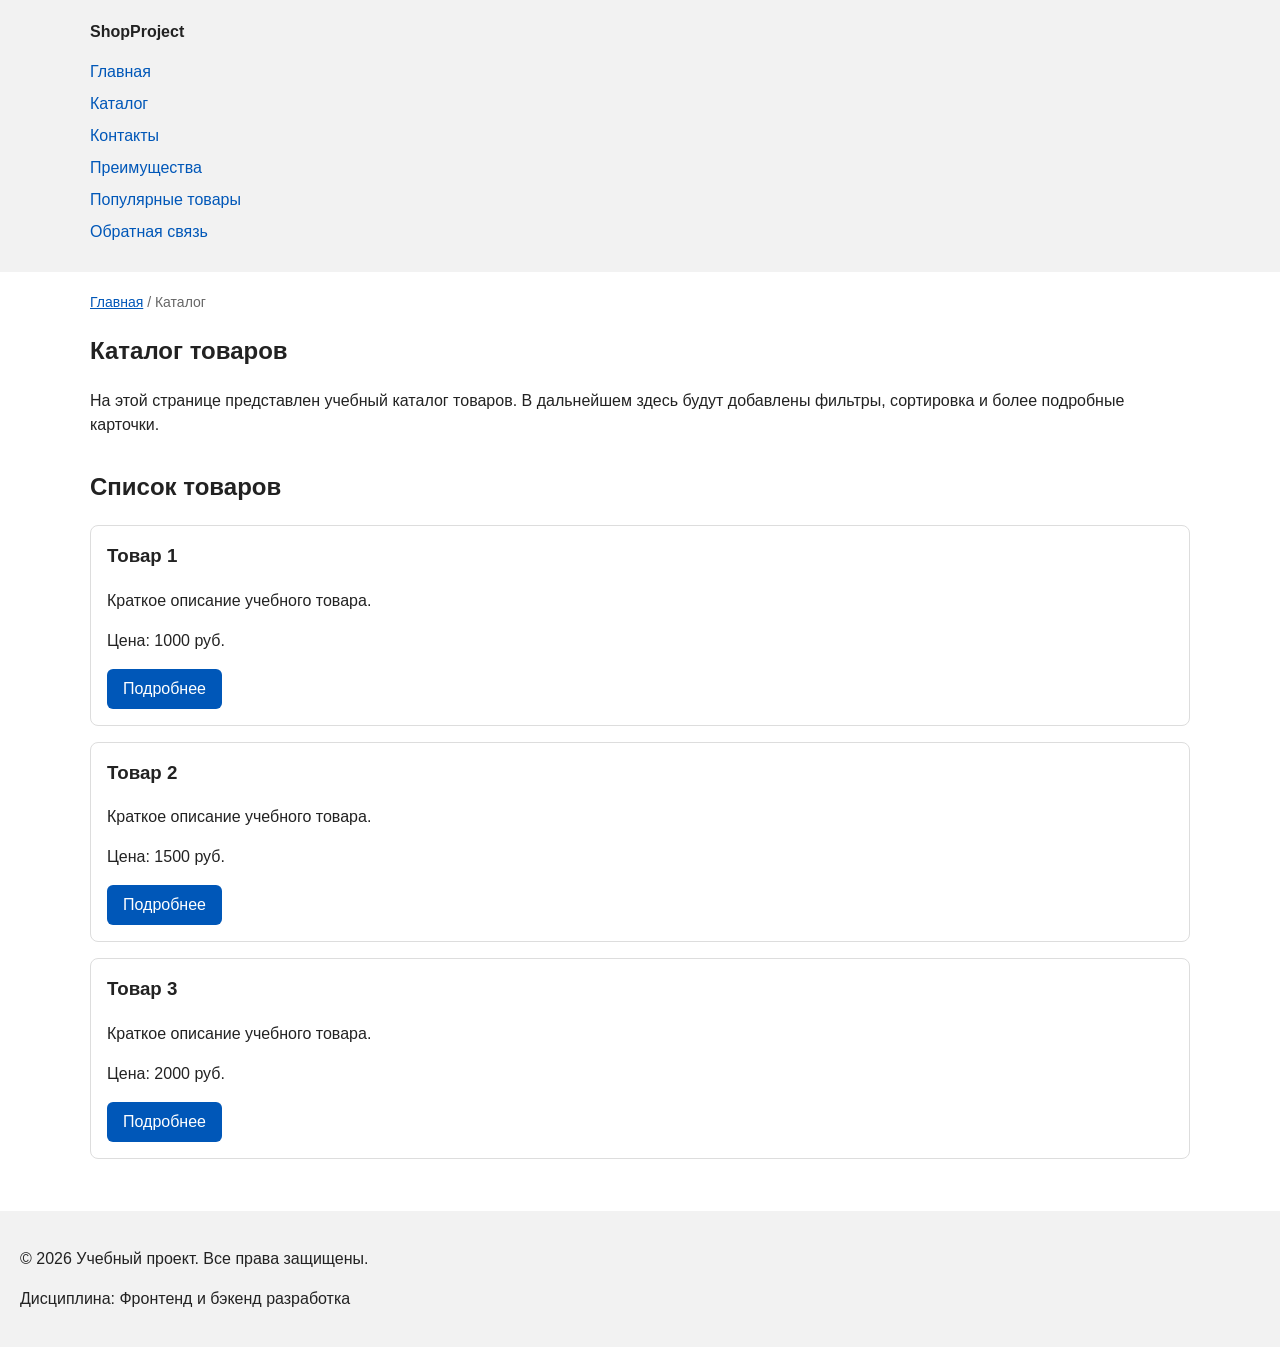
==== catalog.html @ ae3e622c "feat: add multi-page structure navigation abd anchors" ====
<!DOCTYPE html>
<html lang="ru">
<head>
    <meta property="og:type" content="website">
    <meta property="og:title" content="Учебный интернет-магазин">
    <meta property="og:description" content="Учебный frontend-проект интернет-магазина.">
    <meta property="og:image" content="https://VV00nder.github.io/kr1-html-css-shop/images/preview.jpg">

    <meta charset="UTF-8">
    <meta name="viewport" content="width=device-width, initial-scale=1.0">
    <meta name="description" content="Каталог товаров учебного интернет-магазина.">
    <title>Каталог товаров — Учебный интернет-магазин</title>
    <link rel="stylesheet" href="css/style.css">
</head>
<body>
    <header>
    <div class="site-header">
        <a class="site-logo" href="index.html">ShopProject</a>

        <nav class="site-nav" aria-label="Основная навигация">
        <ul class="site-nav__list">
            <li><a href="index.html">Главная</a></li>
            <li><a href="catalog.html">Каталог</a></li>
            <li><a href="contacts.html">Контакты</a></li>
            <li><a href="index.html#advantages">Преимущества</a></li>
            <li><a href="index.html#popular">Популярные товары</a></li>
            <li><a href="index.html#contacts">Обратная связь</a></li>
        </ul>
        </nav>
    </div>
    </header>

    <main>
    <nav class="breadcrumbs" aria-label="Хлебные крошки">
        <a href="index.html">Главная</a>
        <span>Каталог</span>
    </nav>

    <section class="section">
        <h1>Каталог товаров</h1>
        <p>
        На этой странице представлен учебный каталог товаров.
        В дальнейшем здесь будут добавлены фильтры, сортировка и более
        подробные карточки.
        </p>
    </section>

    <section class="section">
        <h2>Список товаров</h2>

        <article class="product-card">
        <h3>Товар 1</h3>
        <p>Краткое описание учебного товара.</p>
        <p>Цена: 1000 руб.</p>
        <a class="button" href="index.html#popular">Подробнее</a>
        </article>

        <article class="product-card">
        <h3>Товар 2</h3>
        <p>Краткое описание учебного товара.</p>
        <p>Цена: 1500 руб.</p>
        <a class="button" href="index.html#popular">Подробнее</a>
        </article>

        <article class="product-card">
        <h3>Товар 3</h3>
        <p>Краткое описание учебного товара.</p>
        <p>Цена: 2000 руб.</p>
        <a class="button" href="index.html#popular">Подробнее</a>
        </article>
    </section>
</main>

<footer>
    <p>&copy; 2026 Учебный проект. Все права защищены.</p>
    <p>Дисциплина: Фронтенд и бэкенд разработка</p>
</footer>
</body>
</html>
---- css/style.css ----
/* ===============================
    1. Переменные проекта
   =============================== */

:root {
  /* Основные цвета проекта */
  --color-bg: #ffffff;
  --color-text: #222222;
  --color-muted: #666666;
  --color-primary: #0057b8;
  --color-primary-dark: #003f86;
  --color-border: #dddddd;
  --color-surface: #f7f7f7;
  --color-surface-accent: #eef5ff;
  --color-danger: #b00020;
  --color-success: #168a2f;
  --color-success-bg: #eefaf0;
  --color-white: #ffffff;

  /* Отступы */
  --space-xs: 4px;
  --space-sm: 8px;
  --space-md: 16px;
  --space-lg: 24px;
  --space-xl: 32px;

  /* Скругления */
  --radius-sm: 6px;
  --radius-md: 8px;
  --radius-lg: 12px;

  /* Размеры */
  --container-width: 1100px;
}
/* ===============================
  3. Общие элементы интерфейса
   =============================== */

a {
  color: var(--color-primary);
}

a:hover {
  color: var(--color-primary-dark);
}

a:focus-visible {
  outline: 2px solid var(--color-primary);
  outline-offset: 3px;
}
/* ===============================
    4. Компоненты страницы
   =============================== */

.hero {
  max-width: var(--container-width);
  margin: 0 auto var(--space-xl);
  padding: var(--space-xl) var(--space-lg);
  background-color: var(--color-surface-accent);
  border-radius: var(--radius-lg);
}

.section {
  max-width: var(--container-width);
  margin: 0 auto var(--space-xl);
}

.section h2 {
  margin-top: 0;
}


/* 
  Универсальное правило для всех элементов.
  border-box делает расчёт размеров более понятным:
  width включает content, padding и border.
*/
* {
  box-sizing: border-box;
}

/*
  Убираем стандартный внешний отступ браузера у body.
  Без этого вокруг страницы может появиться белая рамка.
*/
/* ===============================
    2. Базовые стили
   =============================== */

* {
  box-sizing: border-box;
}

body {
  margin: 0;
  font-family: Arial, sans-serif;
  line-height: 1.5;
  color: var(--color-text);
  background-color: var(--color-bg);
}


/*
  Задаём внутренние отступы для основных областей страницы.
  Это делает содержимое визуально отделённым от краёв окна браузера.
*/
header,
main,
footer {
  padding: var(--space-lg);
}


/*
  Оформляем шапку страницы.
  Пока используется простой светло-серый фон.
*/
header {
  background-color: var(--color-surface);
}


/*
  Оформляем подвал страницы тем же фоном,
  чтобы визуально отделить его от основного содержимого.
*/
footer {
  background-color: var(--color-surface);
}


/*
  Ограничиваем ширину содержимого шапки,
  чтобы оно не растягивалось слишком сильно на широких экранах.
*/

.site-header {
  max-width: 1100px;
  margin: 0 auto;
}

/*
  Оформляем текстовый логотип.
*/
.site-logo {
  font-weight: bold;
  text-decoration: none;
  color: #222222;
}

/*
  Убираем стандартные отступы и маркеры списка навигации.
*/
.site-nav__list {
  padding: 0;
  margin: 16px 0 0;
  list-style: none;
}

/*
  Добавляем расстояние между пунктами меню.
*/
.site-nav__list li {
  margin-bottom: 8px;
}

/*
  Оформляем ссылки меню.
*/
.site-nav__list a {
  color: #0057b8;
  text-decoration: none;
}

/*
  При наведении мыши подчёркиваем ссылку.
  Подробно состояния интерфейса будут рассмотрены в практической работе 1.7.
*/
.site-nav__list a:hover {
  text-decoration: underline;
}


/*
  Карточка товара — самостоятельный блок.
  На следующих занятиях карточки будут доработаны и выстроены в сетку.
*/
.product-card {
  margin-bottom: var(--space-md);
  padding: var(--space-md);
  border: 1px solid var(--color-border);
  border-radius: var(--radius-md);
  background-color: var(--color-bg);
}

.product-card:hover {
  border-color: var(--color-primary);
}

.product-card h3 {
  margin-top: 0;
}

/*
  Пока это обычная ссылка, но визуально она оформляется как кнопка.
*/
.button {
  display: inline-block;
  padding: var(--space-sm) var(--space-md);
  color: var(--color-white);
  background-color: var(--color-primary);
  text-decoration: none;
  border: none;
  border-radius: var(--radius-sm);
  cursor: pointer;
}

.button:hover {
  background-color: var(--color-primary-dark);
}

.button:focus-visible {
  outline: 2px solid var(--color-primary);
  outline-offset: 3px;
}

.button:disabled {
  opacity: 0.6;
  cursor: not-allowed;
}


/*
  Дополнительный информационный блок.
*/
.aside-info {
  max-width: var(--container-width);
  margin: 0 auto var(--space-xl);
  padding: var(--space-md);
  border-left: 4px solid var(--color-primary);
  background-color: var(--color-surface);
}


body {
  margin: 0;
  font-family: Arial, sans-serif;
  line-height: 1.5;
}

header,
main,
footer {
  padding: 20px;
}

header {
  background-color: #f2f2f2;
}

footer {
  background-color: #f2f2f2;
}
section {
  margin-bottom: 24px;
}

section h2 {
  margin-top: 0;
}

/*
  Модальное окно.
  Элемент dialog сам умеет открываться поверх страницы.
*/
/* ===============================
   5. Форма и модальное окно
   =============================== */

.order-dialog {
  width: min(100% - 32px, 560px);
  padding: var(--space-lg);
  border: none;
  border-radius: var(--radius-lg);
}

.order-dialog::backdrop {
  background-color: rgba(0, 0, 0, 0.5);
}

.form-field {
  margin-bottom: var(--space-md);
}

.form-field label {
  display: block;
  margin-bottom: var(--space-xs);
}

.form-field input,
.form-field select,
.form-field textarea {
  width: 100%;
  padding: 10px 12px;
  border: 1px solid var(--color-border);
  border-radius: var(--radius-sm);
  font: inherit;
}

.form-field input[type="checkbox"] {
  width: auto;
}

.form-field small {
  display: block;
  margin-top: var(--space-xs);
  color: var(--color-muted);
}

.form-field input:hover,
.form-field select:hover,
.form-field textarea:hover {
  border-color: var(--color-primary);
}

.form-field input:focus-visible,
.form-field select:focus-visible,
.form-field textarea:focus-visible,
.form-actions button:focus-visible {
  outline: 2px solid var(--color-primary);
  outline-offset: 3px;
}

[aria-invalid="true"] {
  border-color: var(--color-danger);
}

.success-message {
  max-width: var(--container-width);
  margin: var(--space-lg) auto;
  padding: var(--space-md);
  border-left: 4px solid var(--color-success);
  background-color: var(--color-success-bg);
}

/*----------Стили "хлебных крошек"------------*/
.breadcrumbs {
  max-width: var(--container-width);
  margin: 0 auto var(--space-md);
  font-size: 14px;
  color: var(--color-muted);
}

.breadcrumbs a {
  color: var(--color-primary);
}

.breadcrumbs span::before {
  content: " / ";
  color: var(--color-muted);
}
/*--------------Плавный переход к якорям----------------*/

html {
  scroll-behavior: smooth;
}
/*--------Подсветка якоря-----------*/

:target {
  outline: 2px dashed var(--color-primary);
  outline-offset: 4px;
}

/*------------------------------------*/
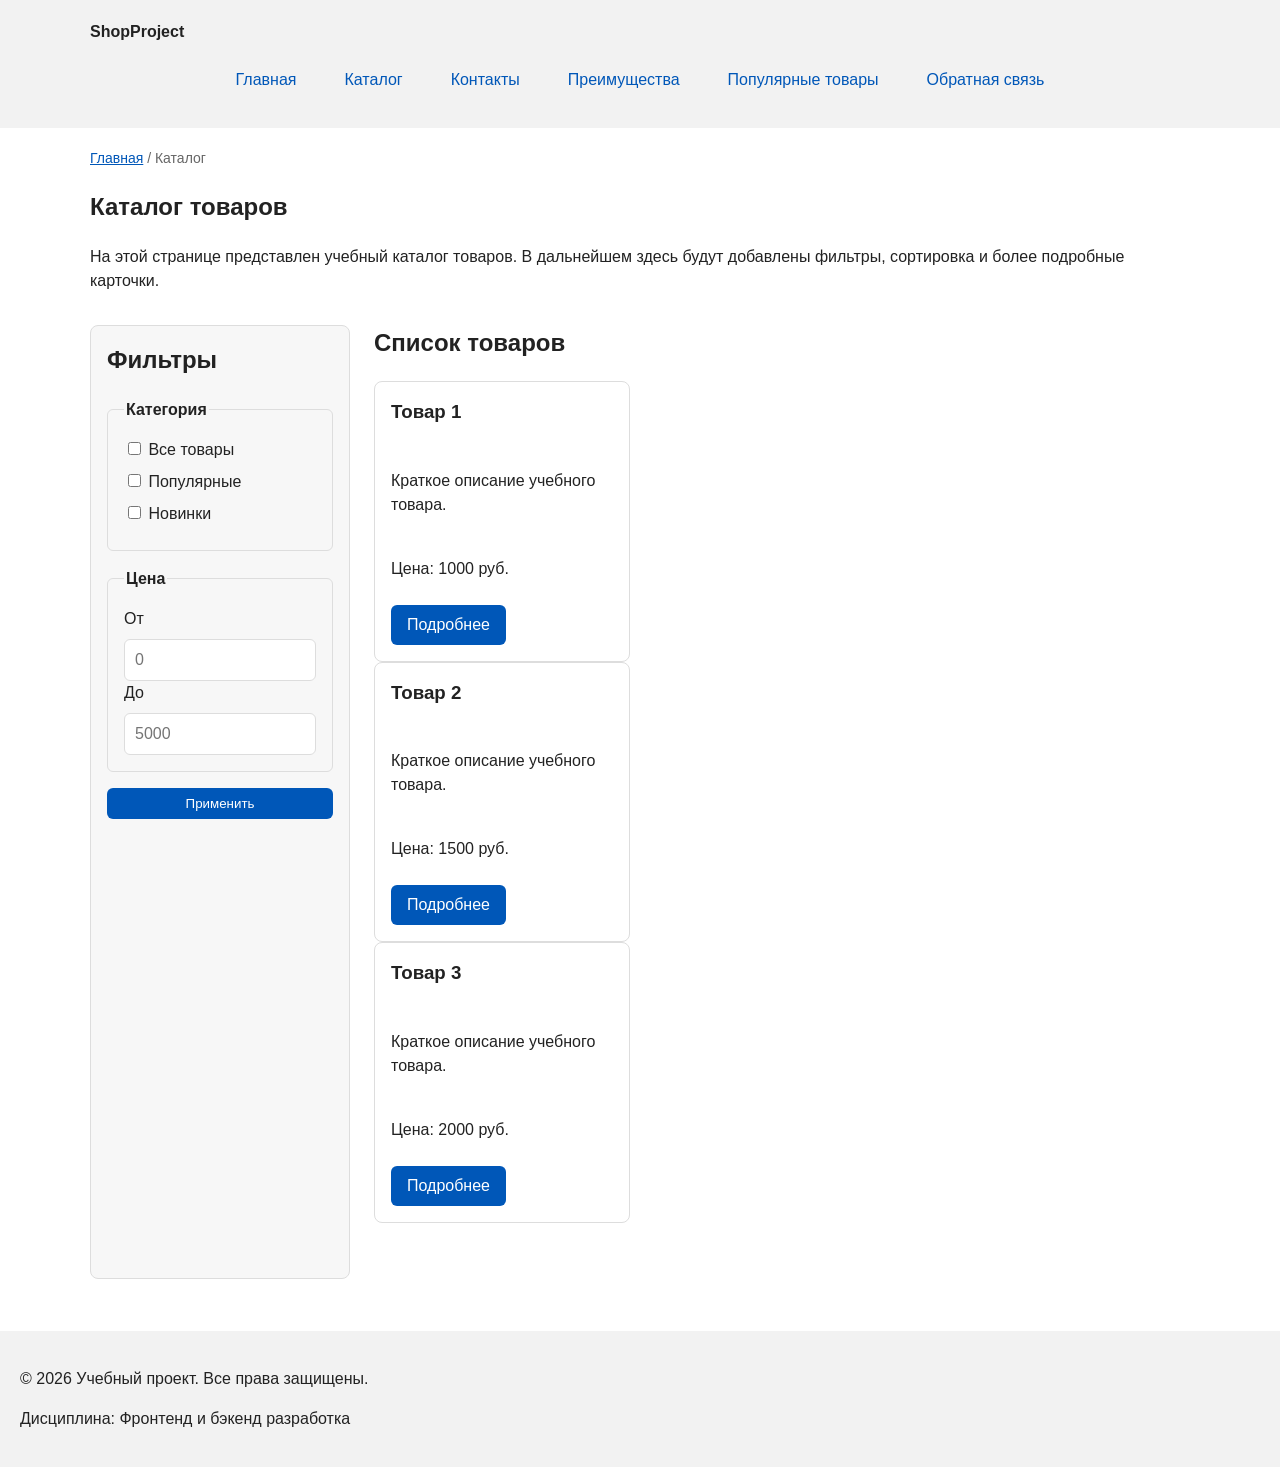
==== commit 230f34a7: "feat: add flex navigation and grid catalog layout" ====
--- a/catalog.html
+++ b/catalog.html
@@ -44,9 +44,49 @@
         подробные карточки.
         </p>
     </section>
+    <section class="catalog-layout">
+  <aside class="catalog-filters">
+    <h2>Фильтры</h2>
 
-    <section class="section">
-        <h2>Список товаров</h2>
+    <form class="filters-form" action="#" method="get">
+      <fieldset>
+        <legend>Категория</legend>
+
+        <label>
+          <input type="checkbox" name="category" value="all">
+          Все товары
+        </label>
+
+        <label>
+          <input type="checkbox" name="category" value="popular">
+          Популярные
+        </label>
+
+        <label>
+          <input type="checkbox" name="category" value="new">
+          Новинки
+        </label>
+      </fieldset>
+
+      <fieldset>
+        <legend>Цена</legend>
+
+        <label for="price-from">От</label>
+        <input id="price-from" name="price-from" type="number" min="0" placeholder="0">
+
+        <label for="price-to">До</label>
+        <input id="price-to" name="price-to" type="number" min="0" placeholder="5000">
+      </fieldset>
+
+      <button class="button" type="submit">Применить</button>
+    </form>
+  </aside>
+
+  <section class="catalog-products">
+    <h2>Список товаров</h2>
+
+    <div class="products-grid">
+      <section class="section">
 
         <article class="product-card">
         <h3>Товар 1</h3>
@@ -69,6 +109,10 @@
         <a class="button" href="index.html#popular">Подробнее</a>
         </article>
     </section>
+    </div>
+  </section>
+</section>
+
 </main>
 
 <footer>
--- a/css/style.css
+++ b/css/style.css
@@ -152,10 +152,16 @@
   Убираем стандартные отступы и маркеры списка навигации.
 */
 .site-nav__list {
+  display: flex;
+  flex-wrap: wrap;
+  justify-content: center;
+  align-items: center;
+  gap: var(--space-md);
   padding: 0;
-  margin: 16px 0 0;
+  margin: var(--space-md) 0 0;
   list-style: none;
 }
+
 
 /*
   Добавляем расстояние между пунктами меню.
@@ -168,17 +174,23 @@
   Оформляем ссылки меню.
 */
 .site-nav__list a {
-  color: #0057b8;
+  display: inline-block;
+  padding: var(--space-sm) var(--space-md);
+  color: var(--color-primary);
   text-decoration: none;
-}
+  border-radius: var(--radius-sm);
+}
+
 
 /*
   При наведении мыши подчёркиваем ссылку.
   Подробно состояния интерфейса будут рассмотрены в практической работе 1.7.
 */
 .site-nav__list a:hover {
-  text-decoration: underline;
-}
+  color: var(--color-white);
+  background-color: var(--color-primary);
+}
+
 
 
 /*
@@ -186,12 +198,21 @@
   На следующих занятиях карточки будут доработаны и выстроены в сетку.
 */
 .product-card {
-  margin-bottom: var(--space-md);
+  display: flex;
+  flex-direction: column;
+  gap: var(--space-sm);
+  margin-bottom: 0;
   padding: var(--space-md);
   border: 1px solid var(--color-border);
   border-radius: var(--radius-md);
   background-color: var(--color-bg);
 }
+
+.product-card .button {
+  margin-top: auto;
+  align-self: flex-start;
+}
+
 
 .product-card:hover {
   border-color: var(--color-primary);
@@ -371,4 +392,60 @@
   outline-offset: 4px;
 }
 
-/*------------------------------------*/+/*------------------------------------*/
+
+.products-grid {
+  display: grid;
+  grid-template-columns: repeat(3, 1fr);
+  gap: var(--space-lg);
+}
+
+.catalog-layout {
+  max-width: var(--container-width);
+  margin: 0 auto var(--space-xl);
+  display: grid;
+  grid-template-columns: 260px 1fr;
+  grid-template-areas: "filters products";
+  gap: var(--space-lg);
+}
+
+.catalog-filters {
+  grid-area: filters;
+  padding: var(--space-md);
+  border: 1px solid var(--color-border);
+  border-radius: var(--radius-md);
+  background-color: var(--color-surface);
+}
+
+.catalog-products {
+  grid-area: products;
+}
+
+.filters-form {
+  display: grid;
+  gap: var(--space-md);
+}
+
+.filters-form fieldset {
+  margin: 0;
+  padding: var(--space-md);
+  border: 1px solid var(--color-border);
+  border-radius: var(--radius-sm);
+}
+
+.filters-form legend {
+  font-weight: 700;
+}
+
+.filters-form label {
+  display: block;
+  margin-bottom: var(--space-sm);
+}
+
+.filters-form input[type="number"] {
+  width: 100%;
+  padding: 8px 10px;
+  border: 1px solid var(--color-border);
+  border-radius: var(--radius-sm);
+  font: inherit;
+}
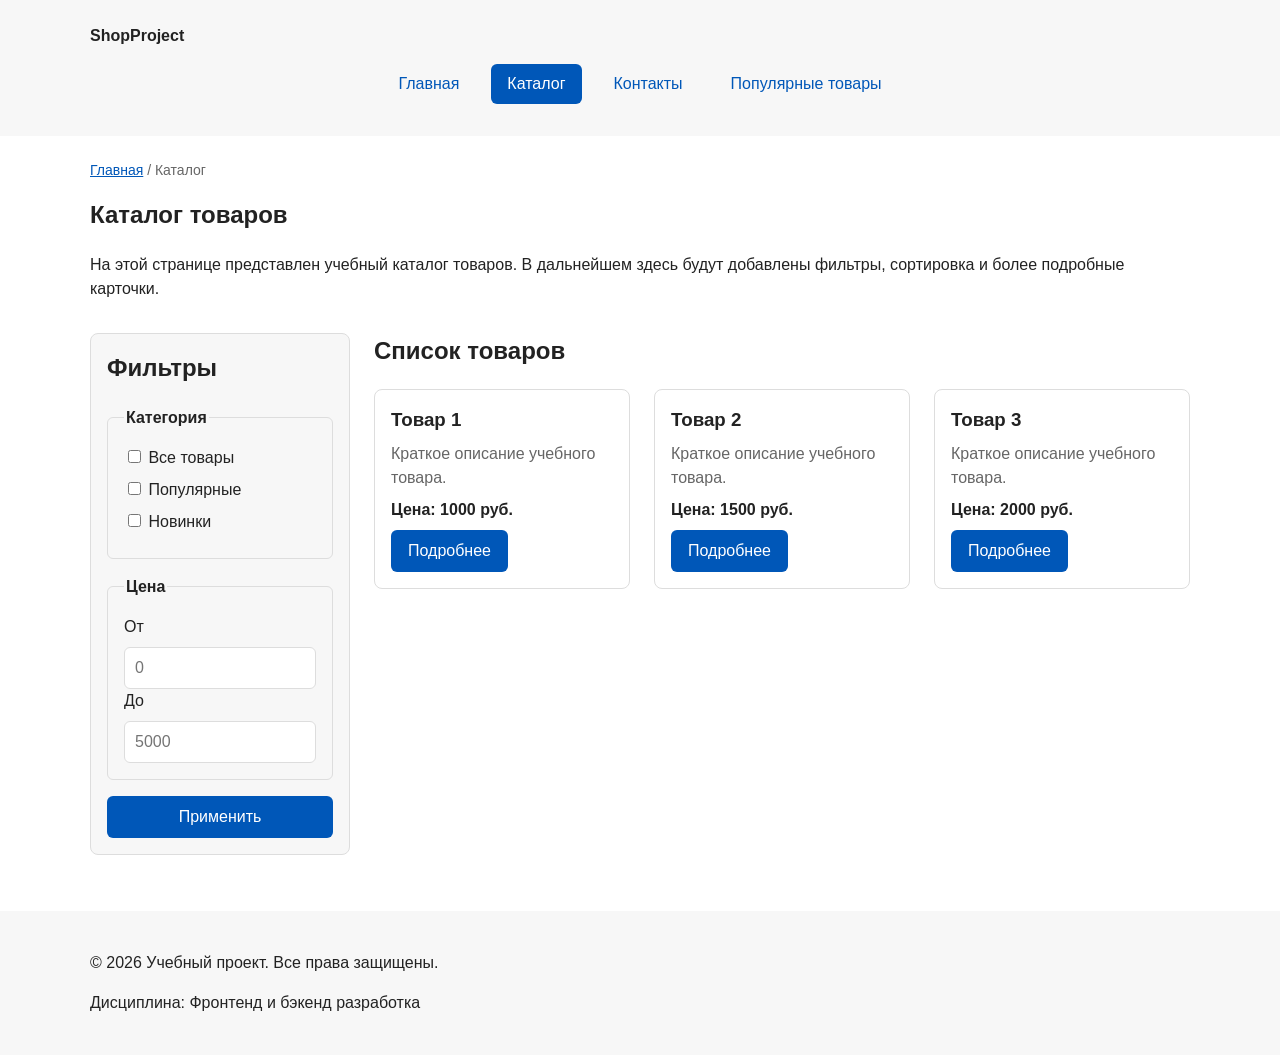
==== commit 408a21d6: "refactor: apply BEM naming to CSS classes" ====
--- a/catalog.html
+++ b/catalog.html
@@ -1,123 +1,130 @@
 <!DOCTYPE html>
 <html lang="ru">
 <head>
-    <meta property="og:type" content="website">
-    <meta property="og:title" content="Учебный интернет-магазин">
-    <meta property="og:description" content="Учебный frontend-проект интернет-магазина.">
-    <meta property="og:image" content="https://VV00nder.github.io/kr1-html-css-shop/images/preview.jpg">
+  <meta charset="UTF-8">
+  <meta name="viewport" content="width=device-width, initial-scale=1.0">
+  <meta name="description" content="Каталог товаров учебного интернет-магазина.">
 
-    <meta charset="UTF-8">
-    <meta name="viewport" content="width=device-width, initial-scale=1.0">
-    <meta name="description" content="Каталог товаров учебного интернет-магазина.">
-    <title>Каталог товаров — Учебный интернет-магазин</title>
-    <link rel="stylesheet" href="css/style.css">
+  <meta property="og:type" content="website">
+  <meta property="og:title" content="Учебный интернет-магазин">
+  <meta property="og:description" content="Учебный frontend-проект интернет-магазина.">
+  <meta property="og:image" content="https://VV00nder.github.io/kr1-html-css-shop/images/preview.jpg">
+
+  <title>Каталог товаров — Учебный интернет-магазин</title>
+
+  <link rel="stylesheet" href="css/style.css">
 </head>
 <body>
-    <header>
-    <div class="site-header">
-        <a class="site-logo" href="index.html">ShopProject</a>
+  <header class="site-header">
+    <div class="site-header__inner">
+      <a class="site-header__logo" href="index.html">ShopProject</a>
 
-        <nav class="site-nav" aria-label="Основная навигация">
+      <nav class="site-nav" aria-label="Основная навигация">
         <ul class="site-nav__list">
-            <li><a href="index.html">Главная</a></li>
-            <li><a href="catalog.html">Каталог</a></li>
-            <li><a href="contacts.html">Контакты</a></li>
-            <li><a href="index.html#advantages">Преимущества</a></li>
-            <li><a href="index.html#popular">Популярные товары</a></li>
-            <li><a href="index.html#contacts">Обратная связь</a></li>
+          <li class="site-nav__item">
+            <a class="site-nav__link" href="index.html">Главная</a>
+          </li>
+          <li class="site-nav__item">
+            <a class="site-nav__link site-nav__link--active" href="catalog.html" aria-current="page">Каталог</a>
+          </li>
+          <li class="site-nav__item">
+            <a class="site-nav__link" href="contacts.html">Контакты</a>
+          </li>
+          <li class="site-nav__item">
+            <a class="site-nav__link" href="index.html#popular">Популярные товары</a>
+          </li>
         </ul>
-        </nav>
+      </nav>
     </div>
-    </header>
+  </header>
 
-    <main>
+  <main class="page">
     <nav class="breadcrumbs" aria-label="Хлебные крошки">
-        <a href="index.html">Главная</a>
-        <span>Каталог</span>
+      <a class="breadcrumbs__link" href="index.html">Главная</a>
+      <span class="breadcrumbs__current">Каталог</span>
     </nav>
 
     <section class="section">
-        <h1>Каталог товаров</h1>
-        <p>
+      <h1 class="section__title">Каталог товаров</h1>
+      <p>
         На этой странице представлен учебный каталог товаров.
         В дальнейшем здесь будут добавлены фильтры, сортировка и более
         подробные карточки.
-        </p>
+      </p>
     </section>
+
     <section class="catalog-layout">
-  <aside class="catalog-filters">
-    <h2>Фильтры</h2>
+      <aside class="catalog-filters catalog-layout__filters">
+        <h2 class="catalog-filters__title">Фильтры</h2>
 
-    <form class="filters-form" action="#" method="get">
-      <fieldset>
-        <legend>Категория</legend>
+        <form class="catalog-filters__form" action="#" method="get">
+          <fieldset class="catalog-filters__group">
+            <legend class="catalog-filters__legend">Категория</legend>
 
-        <label>
-          <input type="checkbox" name="category" value="all">
-          Все товары
-        </label>
+            <label class="catalog-filters__label">
+              <input type="checkbox" name="category" value="all">
+              Все товары
+            </label>
 
-        <label>
-          <input type="checkbox" name="category" value="popular">
-          Популярные
-        </label>
+            <label class="catalog-filters__label">
+              <input type="checkbox" name="category" value="popular">
+              Популярные
+            </label>
 
-        <label>
-          <input type="checkbox" name="category" value="new">
-          Новинки
-        </label>
-      </fieldset>
+            <label class="catalog-filters__label">
+              <input type="checkbox" name="category" value="new">
+              Новинки
+            </label>
+          </fieldset>
 
-      <fieldset>
-        <legend>Цена</legend>
+          <fieldset class="catalog-filters__group">
+            <legend class="catalog-filters__legend">Цена</legend>
 
-        <label for="price-from">От</label>
-        <input id="price-from" name="price-from" type="number" min="0" placeholder="0">
+            <label class="catalog-filters__label" for="price-from">От</label>
+            <input class="catalog-filters__input" id="price-from" name="price-from" type="number" min="0" placeholder="0">
 
-        <label for="price-to">До</label>
-        <input id="price-to" name="price-to" type="number" min="0" placeholder="5000">
-      </fieldset>
+            <label class="catalog-filters__label" for="price-to">До</label>
+            <input class="catalog-filters__input" id="price-to" name="price-to" type="number" min="0" placeholder="5000">
+          </fieldset>
 
-      <button class="button" type="submit">Применить</button>
-    </form>
-  </aside>
+          <button class="button button--primary" type="submit">Применить</button>
+        </form>
+      </aside>
 
-  <section class="catalog-products">
-    <h2>Список товаров</h2>
+      <section class="catalog-layout__products">
+        <h2 class="catalog-layout__title">Список товаров</h2>
 
-    <div class="products-grid">
-      <section class="section">
-
+        <div class="products-grid">
         <article class="product-card">
-        <h3>Товар 1</h3>
-        <p>Краткое описание учебного товара.</p>
-        <p>Цена: 1000 руб.</p>
-        <a class="button" href="index.html#popular">Подробнее</a>
+          <h3 class="product-card__title">Товар 1</h3>
+          <p class="product-card__description">Краткое описание учебного товара.</p>
+          <p class="product-card__price">Цена: 1000 руб.</p>
+          <a class="button button--primary product-card__button" href="index.html#popular">Подробнее</a>
         </article>
 
         <article class="product-card">
-        <h3>Товар 2</h3>
-        <p>Краткое описание учебного товара.</p>
-        <p>Цена: 1500 руб.</p>
-        <a class="button" href="index.html#popular">Подробнее</a>
+          <h3 class="product-card__title">Товар 2</h3>
+          <p class="product-card__description">Краткое описание учебного товара.</p>
+          <p class="product-card__price">Цена: 1500 руб.</p>
+          <a class="button button--primary product-card__button" href="index.html#popular">Подробнее</a>
         </article>
 
         <article class="product-card">
-        <h3>Товар 3</h3>
-        <p>Краткое описание учебного товара.</p>
-        <p>Цена: 2000 руб.</p>
-        <a class="button" href="index.html#popular">Подробнее</a>
+          <h3 class="product-card__title">Товар 3</h3>
+          <p class="product-card__description">Краткое описание учебного товара.</p>
+          <p class="product-card__price">Цена: 2000 руб.</p>
+          <a class="button button--primary product-card__button" href="index.html#popular">Подробнее</a>
         </article>
+        </div>
+      </section>
     </section>
+  </main>
+
+  <footer class="site-footer">
+    <div class="site-footer__inner">
+      <p class="site-footer__text">&copy; 2026 Учебный проект. Все права защищены.</p>
+      <p class="site-footer__text">Дисциплина: Фронтенд и бэкенд разработка</p>
     </div>
-  </section>
-</section>
-
-</main>
-
-<footer>
-    <p>&copy; 2026 Учебный проект. Все права защищены.</p>
-    <p>Дисциплина: Фронтенд и бэкенд разработка</p>
-</footer>
+  </footer>
 </body>
 </html>
--- a/css/style.css
+++ b/css/style.css
@@ -1,9 +1,22 @@
-/* ===============================
-    1. Переменные проекта
-   =============================== */
+/* ==========================================================================
+   Оглавление
+   1. Переменные проекта (дизайн-токены)
+   2. Базовые стили
+   3. Каркас страницы: page, site-header, site-nav, site-footer, breadcrumbs
+   4. Компоненты: button, hero, section, info-list, info-note
+   5. Компоненты: products-grid, product-card
+   6. Компоненты: catalog-layout, catalog-filters
+   7. Компоненты: order-dialog, order-form, success-message
+   8. Состояния и утилиты
+   ========================================================================== */
+
+
+/* ==========================================================================
+   1. Переменные проекта
+   ========================================================================== */
 
 :root {
-  /* Основные цвета проекта */
+  /* Цвета */
   --color-bg: #ffffff;
   --color-text: #222222;
   --color-muted: #666666;
@@ -16,6 +29,7 @@
   --color-success: #168a2f;
   --color-success-bg: #eefaf0;
   --color-white: #ffffff;
+  --color-overlay: rgba(0, 0, 0, 0.5);
 
   /* Отступы */
   --space-xs: 4px;
@@ -32,63 +46,18 @@
   /* Размеры */
   --container-width: 1100px;
 }
-/* ===============================
-  3. Общие элементы интерфейса
-   =============================== */
-
-a {
-  color: var(--color-primary);
-}
-
-a:hover {
-  color: var(--color-primary-dark);
-}
-
-a:focus-visible {
-  outline: 2px solid var(--color-primary);
-  outline-offset: 3px;
-}
-/* ===============================
-    4. Компоненты страницы
-   =============================== */
-
-.hero {
-  max-width: var(--container-width);
-  margin: 0 auto var(--space-xl);
-  padding: var(--space-xl) var(--space-lg);
-  background-color: var(--color-surface-accent);
-  border-radius: var(--radius-lg);
-}
-
-.section {
-  max-width: var(--container-width);
-  margin: 0 auto var(--space-xl);
-}
-
-.section h2 {
-  margin-top: 0;
-}
-
-
-/* 
-  Универсальное правило для всех элементов.
-  border-box делает расчёт размеров более понятным:
-  width включает content, padding и border.
-*/
+
+
+/* ==========================================================================
+   2. Базовые стили
+   ========================================================================== */
+
 * {
   box-sizing: border-box;
 }
 
-/*
-  Убираем стандартный внешний отступ браузера у body.
-  Без этого вокруг страницы может появиться белая рамка.
-*/
-/* ===============================
-    2. Базовые стили
-   =============================== */
-
-* {
-  box-sizing: border-box;
+html {
+  scroll-behavior: smooth;
 }
 
 body {
@@ -99,58 +68,51 @@
   background-color: var(--color-bg);
 }
 
-
-/*
-  Задаём внутренние отступы для основных областей страницы.
-  Это делает содержимое визуально отделённым от краёв окна браузера.
-*/
-header,
-main,
-footer {
+a {
+  color: var(--color-primary);
+}
+
+a:hover {
+  color: var(--color-primary-dark);
+}
+
+a:focus-visible {
+  outline: 2px solid var(--color-primary);
+  outline-offset: 3px;
+}
+
+
+/* ==========================================================================
+   3. Каркас страницы
+   ========================================================================== */
+
+/* --- page: основная область страницы (<main>) --- */
+
+.page {
   padding: var(--space-lg);
 }
 
-
-/*
-  Оформляем шапку страницы.
-  Пока используется простой светло-серый фон.
-*/
-header {
+/* --- site-header: шапка сайта --- */
+
+.site-header {
+  padding: var(--space-lg);
   background-color: var(--color-surface);
 }
 
-
-/*
-  Оформляем подвал страницы тем же фоном,
-  чтобы визуально отделить его от основного содержимого.
-*/
-footer {
-  background-color: var(--color-surface);
-}
-
-
-/*
-  Ограничиваем ширину содержимого шапки,
-  чтобы оно не растягивалось слишком сильно на широких экранах.
-*/
-
-.site-header {
-  max-width: 1100px;
+.site-header__inner {
+  max-width: var(--container-width);
   margin: 0 auto;
 }
 
-/*
-  Оформляем текстовый логотип.
-*/
-.site-logo {
-  font-weight: bold;
+.site-header__logo {
+  font-weight: 700;
+  color: var(--color-text);
   text-decoration: none;
-  color: #222222;
-}
-
-/*
-  Убираем стандартные отступы и маркеры списка навигации.
-*/
+}
+
+/* --- site-nav: основная навигация ---
+   Корневой блок; внешний вид задают его элементы. */
+
 .site-nav__list {
   display: flex;
   flex-wrap: wrap;
@@ -162,18 +124,11 @@
   list-style: none;
 }
 
-
-/*
-  Добавляем расстояние между пунктами меню.
-*/
-.site-nav__list li {
-  margin-bottom: 8px;
-}
-
-/*
-  Оформляем ссылки меню.
-*/
-.site-nav__list a {
+.site-nav__item {
+  margin-bottom: var(--space-sm);
+}
+
+.site-nav__link {
   display: inline-block;
   padding: var(--space-sm) var(--space-md);
   color: var(--color-primary);
@@ -181,122 +136,291 @@
   border-radius: var(--radius-sm);
 }
 
-
-/*
-  При наведении мыши подчёркиваем ссылку.
-  Подробно состояния интерфейса будут рассмотрены в практической работе 1.7.
-*/
-.site-nav__list a:hover {
+.site-nav__link:hover,
+.site-nav__link--active,
+.site-nav__link--active:hover {
   color: var(--color-white);
   background-color: var(--color-primary);
 }
 
-
-
-/*
-  Карточка товара — самостоятельный блок.
-  На следующих занятиях карточки будут доработаны и выстроены в сетку.
-*/
+/* --- site-footer: подвал сайта --- */
+
+.site-footer {
+  padding: var(--space-lg);
+  background-color: var(--color-surface);
+}
+
+.site-footer__inner {
+  max-width: var(--container-width);
+  margin: 0 auto;
+}
+
+.site-footer__text {
+  margin: var(--space-md) 0;
+}
+
+/* --- breadcrumbs: хлебные крошки --- */
+
+.breadcrumbs {
+  max-width: var(--container-width);
+  margin: 0 auto var(--space-md);
+  font-size: 14px;
+  color: var(--color-muted);
+}
+
+.breadcrumbs__link {
+  color: var(--color-primary);
+}
+
+.breadcrumbs__current::before {
+  content: " / ";
+  color: var(--color-muted);
+}
+
+
+/* ==========================================================================
+   4. Компоненты: button, hero, section, info-list, info-note
+   ========================================================================== */
+
+/* --- button: кнопка и ссылка-кнопка --- */
+
+.button {
+  display: inline-block;
+  padding: var(--space-sm) var(--space-md);
+  border: 1px solid transparent;
+  border-radius: var(--radius-sm);
+  font: inherit;
+  text-decoration: none;
+  cursor: pointer;
+}
+
+.button:focus-visible {
+  outline: 2px solid var(--color-primary);
+  outline-offset: 3px;
+}
+
+/* Модификатор --disabled — для ссылок-кнопок, у которых нет атрибута disabled */
+.button:disabled,
+.button--disabled {
+  opacity: 0.6;
+  cursor: not-allowed;
+}
+
+.button--primary {
+  color: var(--color-white);
+  background-color: var(--color-primary);
+}
+
+/* color указан повторно: иначе его перебьёт глобальное правило a:hover */
+.button--primary:hover {
+  color: var(--color-white);
+  background-color: var(--color-primary-dark);
+}
+
+.button--secondary {
+  color: var(--color-primary);
+  background-color: transparent;
+  border-color: var(--color-primary);
+}
+
+.button--secondary:hover {
+  color: var(--color-white);
+  background-color: var(--color-primary);
+}
+
+/* --- hero: первый экран главной страницы --- */
+
+.hero {
+  max-width: var(--container-width);
+  margin: 0 auto var(--space-xl);
+  padding: var(--space-xl) var(--space-lg);
+  background-color: var(--color-surface-accent);
+  border-radius: var(--radius-lg);
+}
+
+.hero__title {
+  margin-top: 0;
+}
+
+.hero__text {
+  margin: 0 0 var(--space-md);
+}
+
+/* --- section: универсальный раздел страницы --- */
+
+.section {
+  max-width: var(--container-width);
+  margin: 0 auto var(--space-xl);
+}
+
+.section__title {
+  margin-top: 0;
+}
+
+/* --- info-list: маркированный список --- */
+
+.info-list {
+  margin: var(--space-md) 0;
+  padding-left: var(--space-xl);
+}
+
+.info-list__item {
+  margin-bottom: var(--space-xs);
+}
+
+/* --- info-note: дополнительный информационный блок --- */
+
+.info-note {
+  max-width: var(--container-width);
+  margin: 0 auto var(--space-xl);
+  padding: var(--space-md);
+  border-left: 4px solid var(--color-primary);
+  background-color: var(--color-surface);
+}
+
+.info-note__title {
+  margin-top: 0;
+}
+
+.info-note__text {
+  margin-bottom: 0;
+}
+
+
+/* ==========================================================================
+   5. Компоненты: products-grid, product-card
+   ========================================================================== */
+
+/* --- products-grid: сетка карточек (отвечает только за раскладку) --- */
+
+.products-grid {
+  display: grid;
+  grid-template-columns: repeat(3, 1fr);
+  gap: var(--space-lg);
+}
+
+/* --- product-card: карточка товара --- */
+
 .product-card {
   display: flex;
   flex-direction: column;
   gap: var(--space-sm);
-  margin-bottom: 0;
   padding: var(--space-md);
   border: 1px solid var(--color-border);
   border-radius: var(--radius-md);
   background-color: var(--color-bg);
 }
 
-.product-card .button {
+.product-card:hover,
+.product-card--featured {
+  border-color: var(--color-primary);
+}
+
+/* Модификатор для товара со скидкой (пока не используется в разметке) */
+.product-card--discount {
+  border-color: var(--color-danger);
+}
+
+.product-card__title {
+  margin: 0;
+  color: var(--color-text);
+}
+
+.product-card__description {
+  margin: 0;
+  color: var(--color-muted);
+}
+
+.product-card__price {
+  margin: 0;
+  font-weight: 700;
+}
+
+.product-card--discount .product-card__price {
+  color: var(--color-danger);
+}
+
+.product-card__button {
   margin-top: auto;
   align-self: flex-start;
 }
 
 
-.product-card:hover {
-  border-color: var(--color-primary);
-}
-
-.product-card h3 {
+/* ==========================================================================
+   6. Компоненты: catalog-layout, catalog-filters
+   ========================================================================== */
+
+/* --- catalog-layout: макет страницы каталога --- */
+
+.catalog-layout {
+  display: grid;
+  grid-template-columns: 260px 1fr;
+  grid-template-areas: "filters products";
+  gap: var(--space-lg);
+  max-width: var(--container-width);
+  margin: 0 auto var(--space-xl);
+}
+
+.catalog-layout__filters {
+  grid-area: filters;
+}
+
+.catalog-layout__products {
+  grid-area: products;
+}
+
+.catalog-layout__title {
   margin-top: 0;
 }
 
-/*
-  Пока это обычная ссылка, но визуально она оформляется как кнопка.
-*/
-.button {
-  display: inline-block;
-  padding: var(--space-sm) var(--space-md);
-  color: var(--color-white);
-  background-color: var(--color-primary);
-  text-decoration: none;
-  border: none;
+/* --- catalog-filters: боковая панель фильтров --- */
+
+.catalog-filters {
+  padding: var(--space-md);
+  border: 1px solid var(--color-border);
+  border-radius: var(--radius-md);
+  background-color: var(--color-surface);
+}
+
+.catalog-filters__title {
+  margin-top: 0;
+}
+
+.catalog-filters__form {
+  display: grid;
+  gap: var(--space-md);
+}
+
+.catalog-filters__group {
+  margin: 0;
+  padding: var(--space-md);
+  border: 1px solid var(--color-border);
   border-radius: var(--radius-sm);
-  cursor: pointer;
-}
-
-.button:hover {
-  background-color: var(--color-primary-dark);
-}
-
-.button:focus-visible {
-  outline: 2px solid var(--color-primary);
-  outline-offset: 3px;
-}
-
-.button:disabled {
-  opacity: 0.6;
-  cursor: not-allowed;
-}
-
-
-/*
-  Дополнительный информационный блок.
-*/
-.aside-info {
-  max-width: var(--container-width);
-  margin: 0 auto var(--space-xl);
-  padding: var(--space-md);
-  border-left: 4px solid var(--color-primary);
-  background-color: var(--color-surface);
-}
-
-
-body {
-  margin: 0;
-  font-family: Arial, sans-serif;
-  line-height: 1.5;
-}
-
-header,
-main,
-footer {
-  padding: 20px;
-}
-
-header {
-  background-color: #f2f2f2;
-}
-
-footer {
-  background-color: #f2f2f2;
-}
-section {
-  margin-bottom: 24px;
-}
-
-section h2 {
-  margin-top: 0;
-}
-
-/*
-  Модальное окно.
-  Элемент dialog сам умеет открываться поверх страницы.
-*/
-/* ===============================
-   5. Форма и модальное окно
-   =============================== */
+}
+
+.catalog-filters__legend {
+  font-weight: 700;
+}
+
+.catalog-filters__label {
+  display: block;
+  margin-bottom: var(--space-sm);
+}
+
+.catalog-filters__input {
+  width: 100%;
+  padding: var(--space-sm) 10px;
+  border: 1px solid var(--color-border);
+  border-radius: var(--radius-sm);
+  font: inherit;
+}
+
+
+/* ==========================================================================
+   7. Компоненты: order-dialog, order-form, success-message
+   ========================================================================== */
+
+/* --- order-dialog: модальное окно заявки --- */
 
 .order-dialog {
   width: min(100% - 32px, 560px);
@@ -306,21 +430,28 @@
 }
 
 .order-dialog::backdrop {
-  background-color: rgba(0, 0, 0, 0.5);
-}
-
-.form-field {
+  background-color: var(--color-overlay);
+}
+
+.order-dialog__title {
+  margin-top: 0;
+}
+
+/* --- order-form: форма заявки ---
+   Корневой блок; внешний вид задают его элементы. */
+
+.order-form__field {
   margin-bottom: var(--space-md);
 }
 
-.form-field label {
+.order-form__label {
   display: block;
   margin-bottom: var(--space-xs);
 }
 
-.form-field input,
-.form-field select,
-.form-field textarea {
+.order-form__input,
+.order-form__select,
+.order-form__textarea {
   width: 100%;
   padding: 10px 12px;
   border: 1px solid var(--color-border);
@@ -328,33 +459,43 @@
   font: inherit;
 }
 
-.form-field input[type="checkbox"] {
-  width: auto;
-}
-
-.form-field small {
+.order-form__input:hover,
+.order-form__select:hover,
+.order-form__textarea:hover {
+  border-color: var(--color-primary);
+}
+
+.order-form__input:focus-visible,
+.order-form__select:focus-visible,
+.order-form__textarea:focus-visible {
+  outline: 2px solid var(--color-primary);
+  outline-offset: 3px;
+}
+
+.order-form__checkbox {
+  margin: 0 var(--space-sm) 0 0;
+}
+
+.order-form__hint {
   display: block;
   margin-top: var(--space-xs);
   color: var(--color-muted);
 }
 
-.form-field input:hover,
-.form-field select:hover,
-.form-field textarea:hover {
-  border-color: var(--color-primary);
-}
-
-.form-field input:focus-visible,
-.form-field select:focus-visible,
-.form-field textarea:focus-visible,
-.form-actions button:focus-visible {
-  outline: 2px solid var(--color-primary);
-  outline-offset: 3px;
-}
-
-[aria-invalid="true"] {
+.order-form__actions {
+  display: flex;
+  gap: var(--space-md);
+  margin-top: var(--space-lg);
+}
+
+/* Состояние ошибки задаётся из JS атрибутом aria-invalid (см. js/main.js) */
+.order-form__input[aria-invalid="true"],
+.order-form__select[aria-invalid="true"],
+.order-form__textarea[aria-invalid="true"] {
   border-color: var(--color-danger);
 }
+
+/* --- success-message: сообщение об успешной отправке --- */
 
 .success-message {
   max-width: var(--container-width);
@@ -364,88 +505,13 @@
   background-color: var(--color-success-bg);
 }
 
-/*----------Стили "хлебных крошек"------------*/
-.breadcrumbs {
-  max-width: var(--container-width);
-  margin: 0 auto var(--space-md);
-  font-size: 14px;
-  color: var(--color-muted);
-}
-
-.breadcrumbs a {
-  color: var(--color-primary);
-}
-
-.breadcrumbs span::before {
-  content: " / ";
-  color: var(--color-muted);
-}
-/*--------------Плавный переход к якорям----------------*/
-
-html {
-  scroll-behavior: smooth;
-}
-/*--------Подсветка якоря-----------*/
-
+
+/* ==========================================================================
+   8. Состояния и утилиты
+   ========================================================================== */
+
+/* Подсветка якоря, на который перешли по ссылке */
 :target {
   outline: 2px dashed var(--color-primary);
   outline-offset: 4px;
 }
-
-/*------------------------------------*/
-
-.products-grid {
-  display: grid;
-  grid-template-columns: repeat(3, 1fr);
-  gap: var(--space-lg);
-}
-
-.catalog-layout {
-  max-width: var(--container-width);
-  margin: 0 auto var(--space-xl);
-  display: grid;
-  grid-template-columns: 260px 1fr;
-  grid-template-areas: "filters products";
-  gap: var(--space-lg);
-}
-
-.catalog-filters {
-  grid-area: filters;
-  padding: var(--space-md);
-  border: 1px solid var(--color-border);
-  border-radius: var(--radius-md);
-  background-color: var(--color-surface);
-}
-
-.catalog-products {
-  grid-area: products;
-}
-
-.filters-form {
-  display: grid;
-  gap: var(--space-md);
-}
-
-.filters-form fieldset {
-  margin: 0;
-  padding: var(--space-md);
-  border: 1px solid var(--color-border);
-  border-radius: var(--radius-sm);
-}
-
-.filters-form legend {
-  font-weight: 700;
-}
-
-.filters-form label {
-  display: block;
-  margin-bottom: var(--space-sm);
-}
-
-.filters-form input[type="number"] {
-  width: 100%;
-  padding: 8px 10px;
-  border: 1px solid var(--color-border);
-  border-radius: var(--radius-sm);
-  font: inherit;
-}
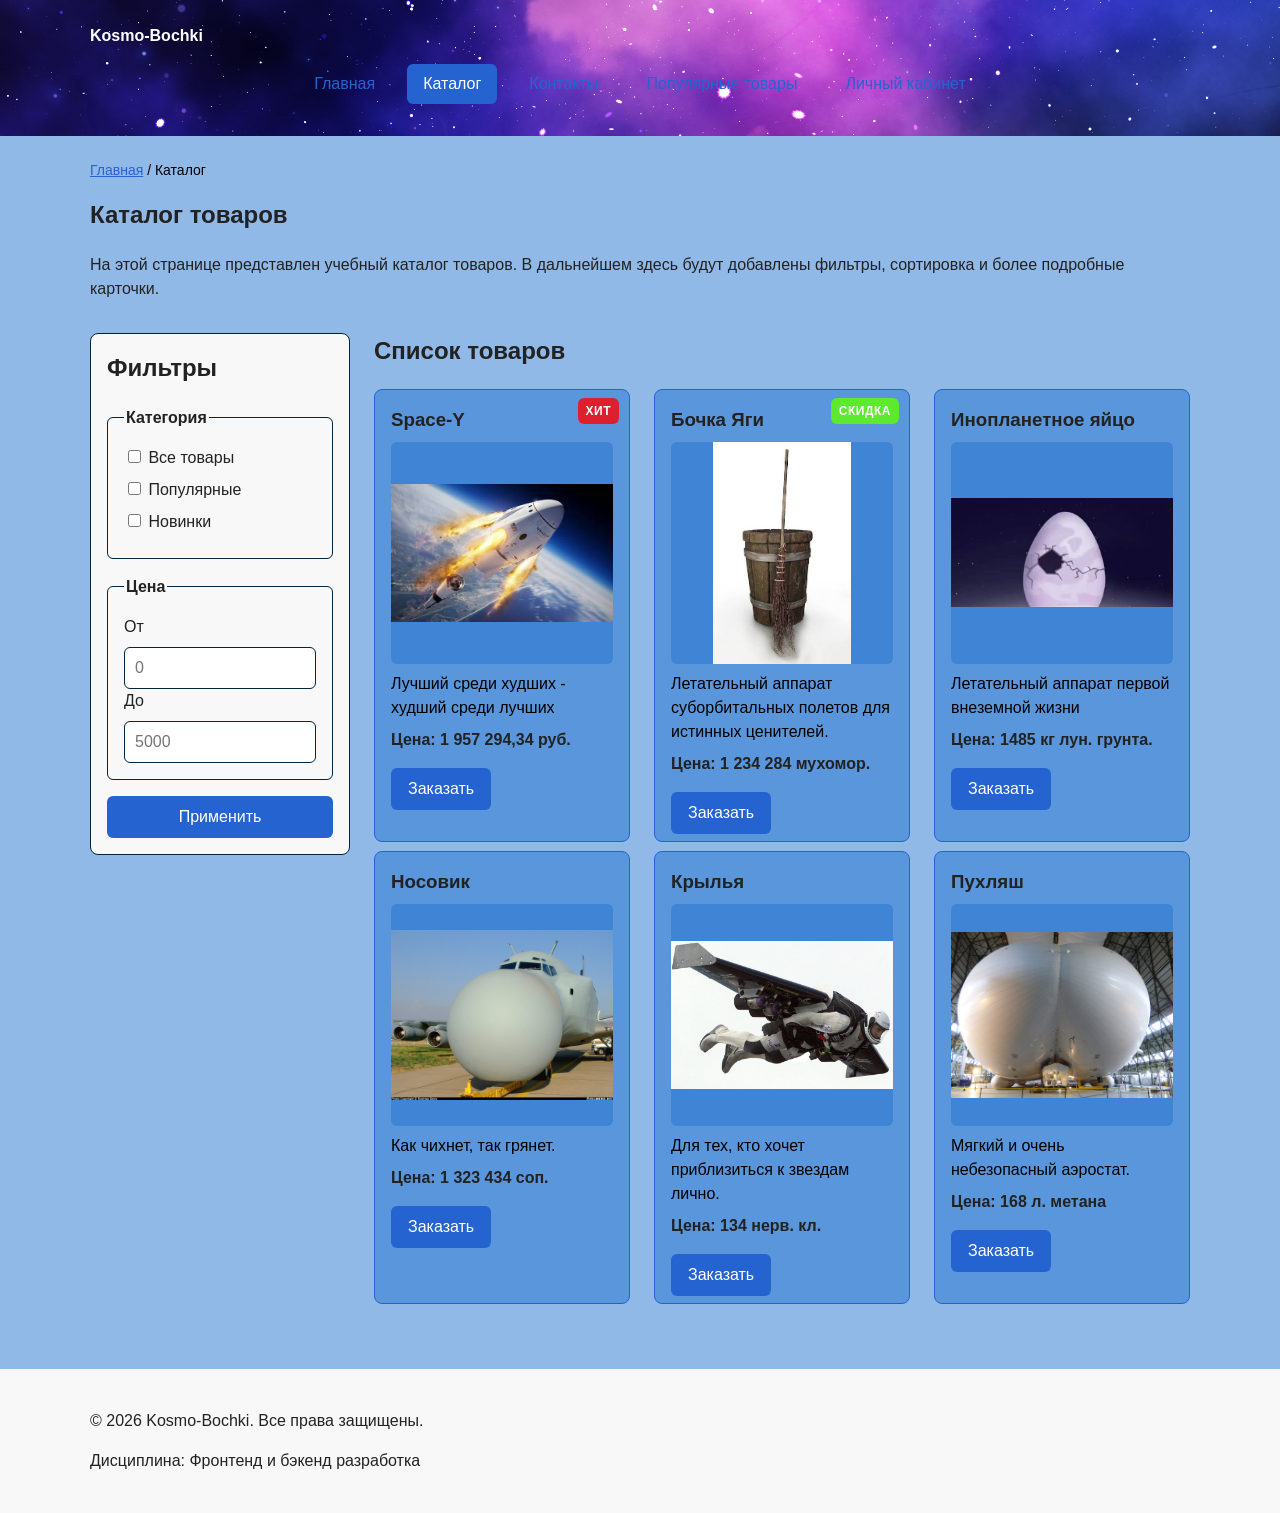
==== commit 09609e82: "feat: final modifications" ====
--- a/catalog.html
+++ b/catalog.html
@@ -17,7 +17,7 @@
 <body>
   <header class="site-header">
     <div class="site-header__inner">
-      <a class="site-header__logo" href="index.html">ShopProject</a>
+      <a class="site-header__logo" href="index.html">Kosmo-Bochki</a>
 
       <nav class="site-nav" aria-label="Основная навигация">
         <ul class="site-nav__list">
@@ -32,6 +32,11 @@
           </li>
           <li class="site-nav__item">
             <a class="site-nav__link" href="index.html#popular">Популярные товары</a>
+          </li>
+          <li class="site-nav__item">
+            <a class = "site-nav__link" href="lk.html">
+              Личный кабинет
+            </a>
           </li>
         </ul>
       </nav>
@@ -95,34 +100,77 @@
         <h2 class="catalog-layout__title">Список товаров</h2>
 
         <div class="products-grid">
-        <article class="product-card">
-          <h3 class="product-card__title">Товар 1</h3>
-          <p class="product-card__description">Краткое описание учебного товара.</p>
-          <p class="product-card__price">Цена: 1000 руб.</p>
-          <a class="button button--primary product-card__button" href="index.html#popular">Подробнее</a>
+        <article class="product-card product-card--featured">
+          <span class="product-card__badge product-card__badge--hit">ХИТ</span>
+
+          <h3 class="product-card__title">Space-Y</h3>
+          <img src=".\images\Space-Y.jpg" alt="Лучший среди худших" class="product-card__image">
+          <p class="product-card__description">Лучший среди худших - худший среди лучших</p>
+          <p class="product-card__price">Цена: 1 957 294,34 руб.</p>
+          <button class="button button--primary product-card__button" type="button" data-product="Товар 1">
+            Заказать
+          </button>
         </article>
 
-        <article class="product-card">
-          <h3 class="product-card__title">Товар 2</h3>
-          <p class="product-card__description">Краткое описание учебного товара.</p>
-          <p class="product-card__price">Цена: 1500 руб.</p>
-          <a class="button button--primary product-card__button" href="index.html#popular">Подробнее</a>
+        <article class="product-card product-card--featured">
+          <span class="product-card__badge product-card__badge--discount">СКИДКА</span>
+          <h3 class="product-card__title">Бочка Яги</h3>
+          <img src=".\images\bochka.jpg" alt="Бочка" class = "product-card__image">
+          <p class="product-card__description">Летательный аппарат суборбитальных полетов для истинных ценителей.</p>
+          <p class="product-card__price">Цена: 1 234 284 мухомор.</p>
+          <button class="button button--primary product-card__button" type="button" data-product="Товар 2">
+            Заказать
+          </button>
         </article>
 
-        <article class="product-card">
-          <h3 class="product-card__title">Товар 3</h3>
-          <p class="product-card__description">Краткое описание учебного товара.</p>
-          <p class="product-card__price">Цена: 2000 руб.</p>
-          <a class="button button--primary product-card__button" href="index.html#popular">Подробнее</a>
+        <article class="product-card product-card--featured">
+          <h3 class="product-card__title">Инопланетное яйцо</h3>
+          <img src="./images/Luntik.jpg" alt="Яйцо" class="product-card__image">
+          <p class="product-card__description">Летательный аппарат первой внеземной жизни</p>
+          <p class="product-card__price">Цена: 1485 кг лун. грунта.</p>
+          <button class="button button--primary product-card__button" type="button" data-product="Товар 3">
+            Заказать
+          </button>
         </article>
-        </div>
+      </div>
+      <div class="products-grid">
+        <article class="product-card product-card--featured">
+          <h3 class="product-card__title">Носовик</h3>
+          <img src="./images/noise.jpg" alt="Нос" class="product-card__image">
+          <p class="product-card__description">Как чихнет, так грянет.</p>
+          <p class="product-card__price">Цена: 1 323 434 соп.</p>
+          <button class="button button--primary product-card__button" type="button" data-product="Товар 4">
+            Заказать
+          </button>
+        </article>
+
+        <article class="product-card product-card--featured">
+          <h3 class="product-card__title">Крылья</h3>
+          <img src=".\images\fly.jpg" alt="Крылья" class = "product-card__image">
+          <p class="product-card__description">Для тех, кто хочет приблизиться к звездам лично.</p>
+          <p class="product-card__price">Цена: 134 нерв. кл.</p>
+          <button class="button button--primary product-card__button" type="button" data-product="Товар 5">
+            Заказать
+          </button>
+        </article>
+
+        <article class="product-card product-card--featured">
+          <h3 class="product-card__title">Пухляш</h3>
+          <img src="./images/Airlander.jpg" alt="Пухляш" class="product-card__image">
+          <p class="product-card__description">Мягкий и очень небезопасный аэростат.</p>
+          <p class="product-card__price">Цена: 168 л. метана</p>
+          <button class="button button--primary product-card__button" type="button" data-product="Товар 6">
+            Заказать
+          </button>
+        </article>
+      </div>
       </section>
     </section>
   </main>
 
   <footer class="site-footer">
     <div class="site-footer__inner">
-      <p class="site-footer__text">&copy; 2026 Учебный проект. Все права защищены.</p>
+      <p class="site-footer__text">&copy; 2026 Kosmo-Bochki. Все права защищены.</p>
       <p class="site-footer__text">Дисциплина: Фронтенд и бэкенд разработка</p>
     </div>
   </footer>
--- a/css/style.css
+++ b/css/style.css
@@ -17,16 +17,16 @@
 
 :root {
   /* Цвета */
-  --color-bg: #ffffff;
+  --color-bg: #2575d080;
   --color-text: #222222;
-  --color-muted: #666666;
-  --color-primary: #0057b8;
-  --color-primary-dark: #003f86;
-  --color-border: #dddddd;
-  --color-surface: #f7f7f7;
+  --color-muted: #000000;
+  --color-primary: #2564d0;
+  --color-primary-dark: #d02542;
+  --color-border: #00253c;
+  --color-surface: #f8f8f8;
   --color-surface-accent: #eef5ff;
   --color-danger: #b00020;
-  --color-success: #168a2f;
+  --color-success: #258ed0;
   --color-success-bg: #eefaf0;
   --color-white: #ffffff;
   --color-overlay: rgba(0, 0, 0, 0.5);
@@ -95,6 +95,10 @@
 /* --- site-header: шапка сайта --- */
 
 .site-header {
+  background-image: url("../images/3d-abstract-space-sky-with-stars-nebula.jpg");
+  background-size: cover;
+  background-position: center;
+  background-repeat: no-repeat;
   padding: var(--space-lg);
   background-color: var(--color-surface);
 }
@@ -106,7 +110,7 @@
 
 .site-header__logo {
   font-weight: 700;
-  color: var(--color-text);
+  color: var(--color-white);
   text-decoration: none;
 }
 
@@ -296,12 +300,16 @@
 .products-grid {
   display: grid;
   grid-template-columns: repeat(3, 1fr);
+  grid-auto-rows: 98%;
   gap: var(--space-lg);
+  align-items: stretch;
+
 }
 
 /* --- product-card: карточка товара --- */
 
 .product-card {
+  position: relative;
   display: flex;
   flex-direction: column;
   gap: var(--space-sm);
@@ -311,6 +319,7 @@
   background-color: var(--color-bg);
 }
 
+
 .product-card:hover,
 .product-card--featured {
   border-color: var(--color-primary);
@@ -341,8 +350,133 @@
 }
 
 .product-card__button {
-  margin-top: auto;
+  margin-top: var(--space-sm);
   align-self: flex-start;
+}
+
+.product-card__image {
+  width: 100%;
+  aspect-ratio: 1 / 1;
+  object-fit: contain;
+  background-color: var(--color-bg);
+  border-radius: var(--radius-sm);
+}
+
+/* --- product-card__badge: метка на карточке --- */
+
+.product-card__badge {
+  position: absolute;
+  top: var(--space-sm);
+  left: auto;
+  right: 10px;
+  z-index: 1;
+
+  padding: var(--space-xs) var(--space-sm);
+  border-radius: var(--radius-sm);
+
+  font-size: 12px;
+  font-weight: 700;
+  letter-spacing: 0.5px;
+  text-transform: uppercase;
+  color: var(--color-white);
+  background-color: var(--color-primary);
+}
+
+/* Модификатор: ХИТ — красный */
+.product-card__badge--hit {
+  background-color: #ff0000c9;
+}
+
+/* Модификатор: СКИДКА */
+.product-card__badge--discount {
+  background-color: #5eff00c9;
+}
+
+/* Модификатор: НОВИНКА — зелёный/синий */
+.product-card__badge--new {
+  background-color: var(--color-success);
+}
+
+
+/* ==========================================================================
+   5.1. Компоненты: profile, profile-card, last-order (для lk.html)
+   ========================================================================== */
+
+/* --- profile: блок профиля --- */
+
+.profile {
+  max-width: var(--container-width);
+  margin: 0 auto var(--space-xl);
+}
+
+.profile__title {
+  margin-top: 0;
+}
+
+.profile-card {
+  display: flex;
+  align-items: center;
+  gap: var(--space-lg);
+  padding: var(--space-md);
+  border: 1px solid var(--color-border);
+  border-radius: var(--radius-md);
+  background-color: var(--color-surface);
+}
+
+.profile-card__avatar {
+  flex: 0 0 120px;
+  width: 120px;
+  height: 120px;
+  display: flex;
+  align-items: center;
+  justify-content: center;
+  border: 1px solid var(--color-border);
+  border-radius: var(--radius-md);
+  background-color: var(--color-bg);
+  font-size: 48px;
+  line-height: 1;
+  overflow: hidden;
+}
+
+.profile-card__avatar img {
+  width: 100%;
+  height: 100%;
+  object-fit: cover;
+}
+
+.profile-card__info {
+  margin: 0;
+  display: grid;
+  gap: var(--space-sm);
+  flex: 1 1 auto;
+}
+
+.profile-card__row {
+  display: flex;
+  gap: var(--space-sm);
+  flex-wrap: wrap;
+}
+
+.profile-card__label {
+  margin: 0;
+  font-weight: 700;
+  min-width: 90px;
+}
+
+.profile-card__value {
+  margin: 0;
+  color: var(--color-muted);
+}
+
+/* --- last-order: последний заказ --- */
+
+.last-order {
+  max-width: var(--container-width);
+  margin: 0 auto var(--space-xl);
+}
+
+.last-order__title {
+  margin-top: 0;
 }
 
 
@@ -359,6 +493,7 @@
   gap: var(--space-lg);
   max-width: var(--container-width);
   margin: 0 auto var(--space-xl);
+  align-items: start;
 }
 
 .catalog-layout__filters {
